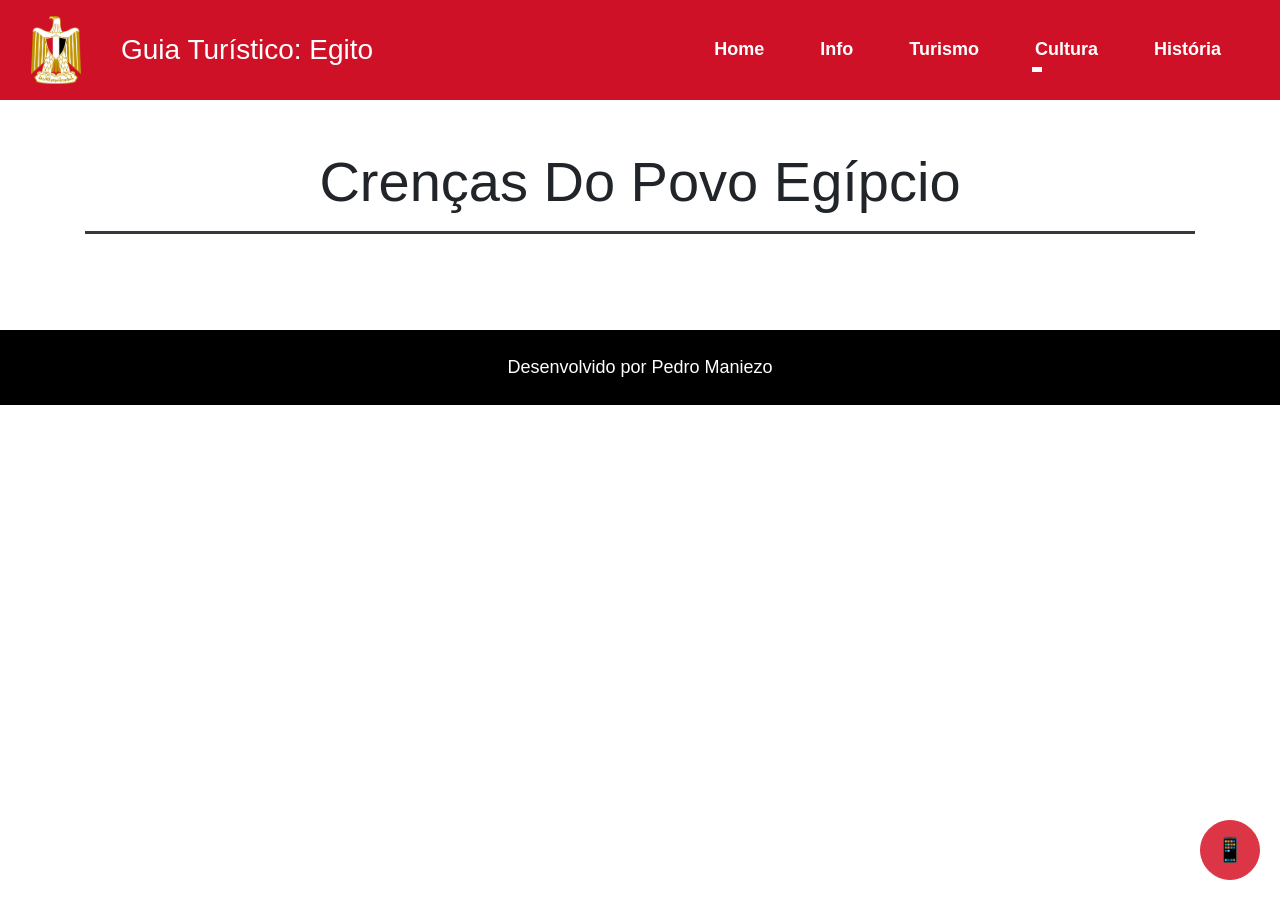
==== crencas.html @ 01e9a826 "Alteração na navbar e criação de crencas.html e pratos.html" ====
<!DOCTYPE html>
<html lang="pt-br">

<head>
    <meta charset="UTF-8">
    <meta name="viewport" content="width=device-width, initial-scale=1.0">
    <title>Volta ao mundo: Egito</title>
    <link rel="shortcut icon" href="assets/imgs/favicon.png" type="image/x-icon">
    <link rel="stylesheet" href="https://stackpath.bootstrapcdn.com/bootstrap/4.1.3/css/bootstrap.min.css"
        integrity="sha384-MCw98/SFnGE8fJT3GXwEOngsV7Zt27NXFoaoApmYm81iuXoPkFOJwJ8ERdknLPMO" crossorigin="anonymous">
    <link rel="stylesheet" href="style.css">
</head>

<body>
    <div class="tudo">
        <header>
            <div class="container-fluid">
                <div class="d-flex align-items-center justify-content-between">
                    <!-- Logo + título -->
                    <div class="d-flex align-items-center">
                        <img class="m-3 img-fluid" src="assets/imgs/brasao_egito.png" width="50">
                        <h1 class="text-white display m-4">Guia Turístico: Egito</h1>
                    </div>
                    <!-- Navbar -->
                    <nav class="navbar navbar-expand-lg navbar-dark">
                        <button class="navbar-toggler" type="button" data-toggle="collapse" data-target="#menu">
                            <span class="navbar-toggler-icon"></span>
                        </button>

                        <div class="collapse navbar-collapse" id="menu">
                            <ul class="navbar-nav ml-auto">
                                <li class="nav-item"><a class="nav-link" href="index.html">Home</a></li>
                                <li class="nav-item"><a class="nav-link" href="info.html">Info</a></li>
                                <li class="nav-item"><a class="nav-link" href="turismo.html">Turismo</a></li>
                                <li class="nav-item dropdown">
                                    <a class="nav-link dropdown-toggle" href="#" id="culturaDropdown" role="button"
                                        data-toggle="dropdown">
                                        Cultura
                                    </a>
                                    <div class="dropdown-menu">
                                        <a class="dropdown-item" href="crencas.html">Crenças</a>
                                        <a class="dropdown-item" href="pratos.html">Pratos Típicos</a>
                                    </div>
                                </li>
                                <li class="nav-item"><a class="nav-link" href="historia.html">História</a></li>
                            </ul>
                        </div>
                    </nav>

                </div>
            </div>
        </header>

        <main class="d-flex flex-column align-items-center justify-content-center text-center">
            <div class="container">
                <h2 class="display-4 mt-5 mb-3">Crenças Do Povo Egípcio</h2>

                <hr class="w-100 mb-5 border-dark">

                <div class="row align-items-center m-5">

                </div>
            </div>
            <button class="btn btn-danger rounded-circle shadow" data-toggle="modal" data-target="#qrModal" id="qr-btn">

                📱
            </button>
        </main>

        <footer>
            <div class="container-fluid">
                <div class="d-flex align-itens-center justify-content-center">
                    <span class="m-4">Desenvolvido por Pedro Maniezo</span>
                </div>
            </div>
        </footer>

        <div class="modal fade" id="qrModal" tabindex="-1">
            <div class="modal-dialog modal-dialog-centered">
                <div class="modal-content text-center p-3">

                    <span class="mb-3">
                        Escaneie o QR-code para abrir o site em seu celular!
                    </span>

                    <img src="assets/imgs/qrcode.png" class="img-fluid" alt="QR Code">

                </div>
            </div>
        </div>
    </div>
    <script src="https://code.jquery.com/jquery-3.3.1.slim.min.js"
        integrity="sha384-q8i/X+965DzO0rT7abK41JStQIAqVgRVzpbzo5smXKp4YfRvH+8abtTE1Pi6jizo"
        crossorigin="anonymous"></script>
    <script src="https://cdnjs.cloudflare.com/ajax/libs/popper.js/1.14.3/umd/popper.min.js"
        integrity="sha384-ZMP7rVo3mIykV+2+9J3UJ46jBk0WLaUAdn689aCwoqbBJiSnjAK/l8WvCWPIPm49"
        crossorigin="anonymous"></script>
    <script src="https://stackpath.bootstrapcdn.com/bootstrap/4.1.3/js/bootstrap.min.js"
        integrity="sha384-ChfqqxuZUCnJSK3+MXmPNIyE6ZbWh2IMqE241rYiqJxyMiZ6OW/JmZQ5stwEULTy"
        crossorigin="anonymous"></script>
</body>

</html>
---- style.css ----
*{
    margin: 0;
    padding: 0;
}

html, body {
    height: 100%;
}

.tudo {
    min-height: 100vh;
    display: flex;
    flex-direction: column;
}

/* HEADER */
header{
    background-color: #CE1126;
    position: relative; /* IMPORTANTE */
}

header h1 {
    font-size: 28px;
    font-weight: 500;
}

/* NAVBAR */
.navbar {
    position: static; /* evita conflito com o absolute */
}

.navbar-nav .nav-link {
    color: white !important;
    font-size: 18px;
    margin: 0 20px;
    font-weight: 700;
}

.navbar-toggler {
    border: none;
}

.navbar-toggler:focus {
    outline: none;
    box-shadow: none;
}

/* LINHA ANIMADA */
.nav-link {
    position: relative;
}

.nav-link::after {
    content: "";
    position: absolute;
    left: 0;
    bottom: -1px;
    width: 0%;
    height: 3px;
    background-color: white;
    transition: width 0.3s ease;
}

.nav-link:hover::after {
    width: 100%;
}

.nav-link::after {
    width: 0;
}

.nav-link:hover::after {
    width: 100%;
}

/* impede o dropdown de ficar com a linha ativa */
.nav-item.dropdown.show .nav-link::after {
    width: 0;
}

/* DROPDOWN */
.dropdown-menu {
    background-color: #CE1126;
    border: none;
}

.dropdown-item {
    color: white;
    font-weight: 600;
}

.dropdown-item:hover {
    background-color: #a50d1f;
    color: white;
}

/* MENU MOBILE FORA DO HEADER */
@media (max-width: 991px) {
    .navbar-collapse {
        position: absolute;
        top: 100%; /* aparece abaixo do header */
        left: 0;
        width: 100%;
        background-color: #CE1126;
        z-index: 9999;
        padding: 15px 0;
        text-align: right;
    }
}

/* FOOTER */
footer{
    background-color: #000;
    color: #FFF;
    font-size: 2vh;
}

/* HOME */
#home {
    position: relative;
    flex: 1;

    background-image: url(assets/imgs/bg_index.png);
    background-attachment: fixed;
    background-position: center;
    background-repeat: no-repeat;
    background-size: cover;

    display: flex;
    align-items: center;
    justify-content: center;
    text-align: center;
}

#home::before {
    content: "";
    position: absolute;
    top: 0;
    left: 0;
    width: 100%;
    height: 100%;
    background: rgba(0,0,0,0.4);
}

#home > * {
    position: relative;
}

/* BOTÃO */
#saber-mais {
    background-color: #FFC70F;
    border: none;
    transition: all 0.3s ease;
    border-radius: 20px;
}

#saber-mais:hover {
    background-color: #e0ac00;
    transform: scale(1.05);
}

/* HR */
hr {
    border-top: 3px solid;
}

/* TABELA */
table{
    border: 2px solid #CCC;
    font-size: 1.2rem;
}

thead{
    background-color: #CE1126;
    color: #FFF;
}

/* TEXTO */
#infotext p {
    font-size: 1.1rem;
}

/* CARD */
.card-img-top{
    width: 100%;
    height: 40vh;
}

/* BOTÃO FIXO */
#qr-btn {
    position: fixed;
    bottom: 20px;
    right: 20px;
    z-index: 999;
    width: 60px;
    height: 60px;
    font-size: 24px;
}

/* ACCORDION */
.card-header {
    background-color: #CE1126;
}

.card-header .btn {
    color: white;
    text-decoration: none;
    font-weight: 600;
}

.card-header .btn:hover {
    color: #f1f1f1;
    text-decoration: none;
}

.card-header .btn:focus {
    box-shadow: none;
}

.card-body {
    background-color: #fff;
    color: #000;
}

#accordionbutton {
    white-space: normal;
    word-break: break-word;
    font-size: 1.5rem;
}

#imageaccordion {
    width: 100%;
    height: auto;
    max-height: 40vh;
    border: 1rem double peru;
}

/* MOBILE */
@media (max-width: 768px) {
    #accordionbutton {
        font-size: 1rem;
    }
}

.pratos {
    width: 100%;
    height: 50vh;
    border: 1rem double peru;
}
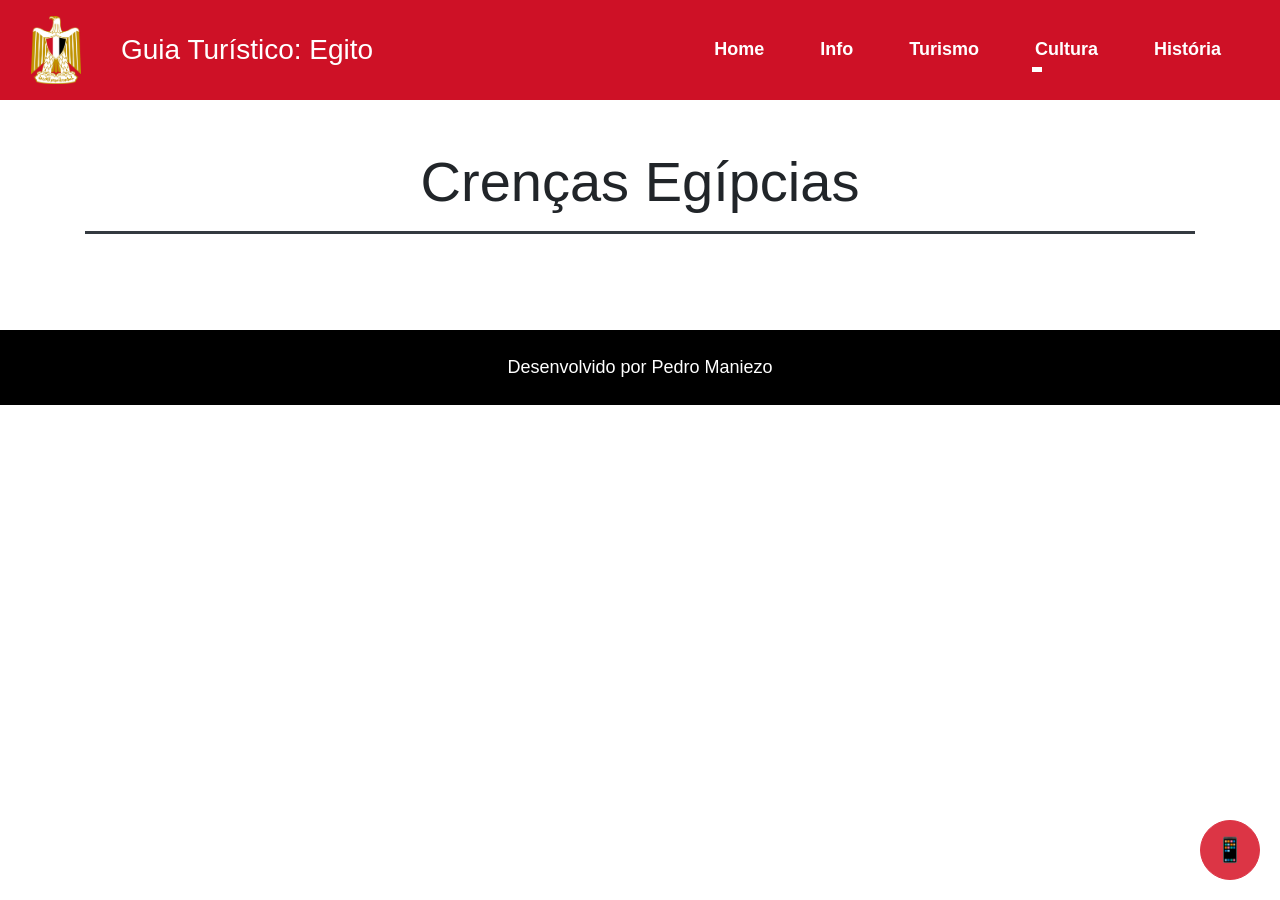
==== commit 45b7f86e: "Substituição do ultimo tópico do menu sanfonado" ====
--- a/crencas.html
+++ b/crencas.html
@@ -53,7 +53,7 @@
 
         <main class="d-flex flex-column align-items-center justify-content-center text-center">
             <div class="container">
-                <h2 class="display-4 mt-5 mb-3">Crenças Do Povo Egípcio</h2>
+                <h2 class="display-4 mt-5 mb-3">Crenças Egípcias</h2>
 
                 <hr class="w-100 mb-5 border-dark">
 
--- a/style.css
+++ b/style.css
@@ -244,6 +244,11 @@
 
 .pratos {
     width: 100%;
-    height: 50vh;
+    height: auto;
+    max-height: 40vh;
     border: 1rem double peru;
+}
+
+.linhapratos {
+    color: peru
 }
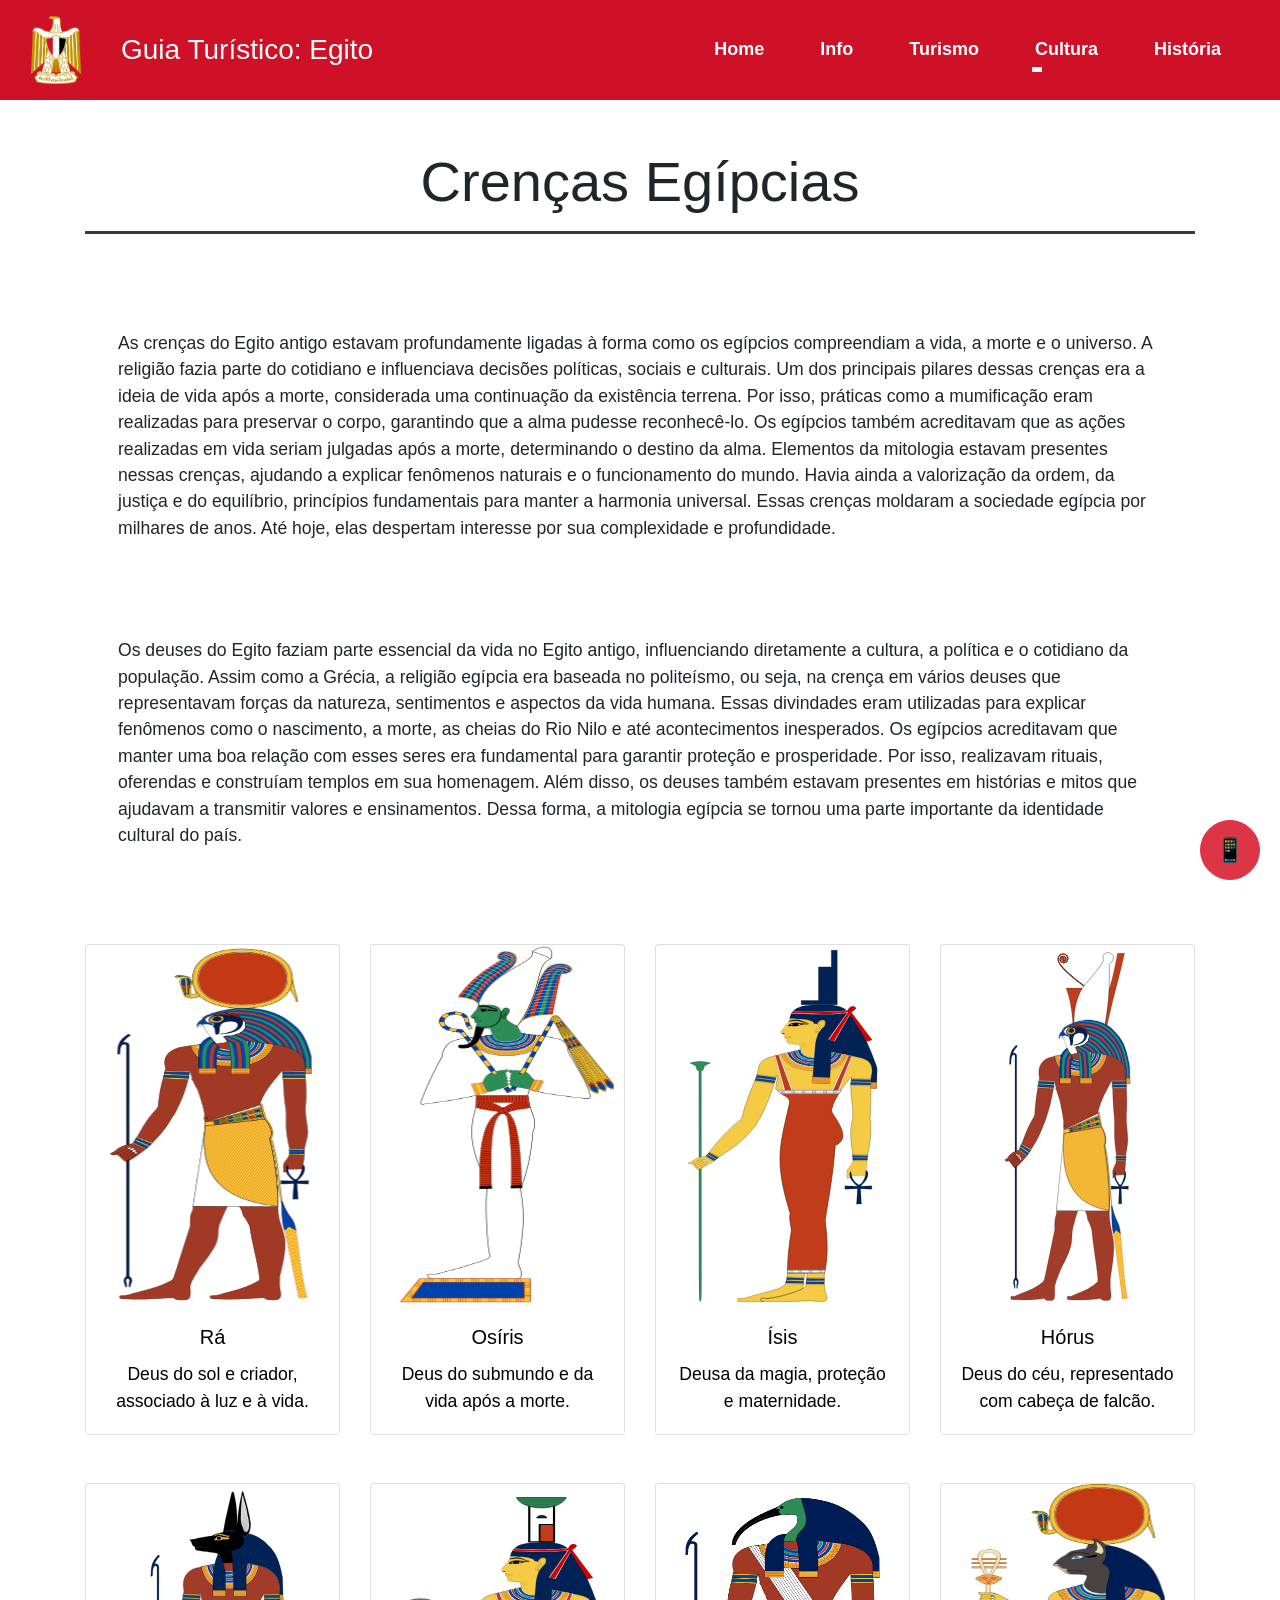
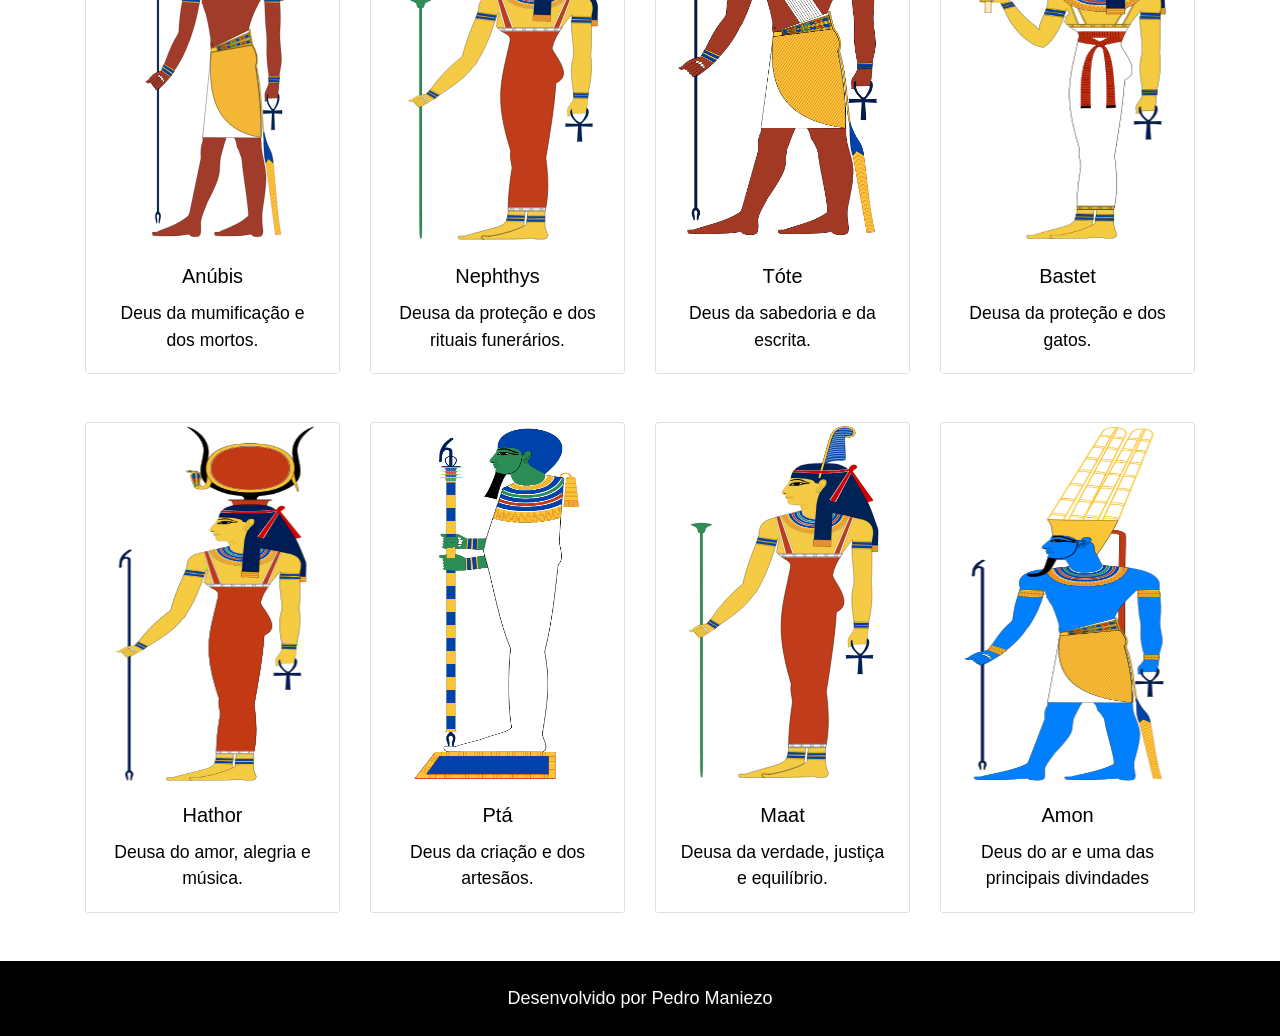
==== commit 8078b68c: "Adicionando informações em crencas.html" ====
--- a/crencas.html
+++ b/crencas.html
@@ -52,13 +52,154 @@
         </header>
 
         <main class="d-flex flex-column align-items-center justify-content-center text-center">
-            <div class="container">
+            <div id="infotext" class="container">
                 <h2 class="display-4 mt-5 mb-3">Crenças Egípcias</h2>
 
                 <hr class="w-100 mb-5 border-dark">
 
-                <div class="row align-items-center m-5">
-
+                <div class="row align-items-center text-left mb-5">
+                    <p class="m-5">As crenças do Egito antigo estavam profundamente ligadas à forma como os egípcios compreendiam a
+                        vida, a morte e o universo. A religião fazia parte do cotidiano e influenciava decisões
+                        políticas, sociais e culturais. Um dos principais pilares dessas crenças era a ideia de vida
+                        após a morte, considerada uma continuação da existência terrena. Por isso, práticas como a
+                        mumificação eram realizadas para preservar o corpo, garantindo que a alma pudesse reconhecê-lo.
+                        Os egípcios também acreditavam que as ações realizadas em vida seriam julgadas após a morte,
+                        determinando o destino da alma. Elementos da mitologia estavam presentes nessas crenças,
+                        ajudando a explicar fenômenos naturais e o funcionamento do mundo. Havia ainda a valorização da
+                        ordem, da justiça e do equilíbrio, princípios fundamentais para manter a harmonia universal.
+                        Essas crenças moldaram a sociedade egípcia por milhares de anos. Até hoje, elas despertam
+                        interesse por sua complexidade e profundidade.</p>
+                    <p class="m-5">Os deuses do Egito faziam parte essencial da vida no Egito antigo, influenciando diretamente a
+                        cultura, a política e o cotidiano da população. Assim como a Grécia, a religião egípcia era
+                        baseada no politeísmo, ou seja, na crença em vários deuses que representavam forças da natureza,
+                        sentimentos e aspectos da vida humana. Essas divindades eram utilizadas para explicar fenômenos
+                        como o nascimento, a morte, as cheias do Rio Nilo e até acontecimentos inesperados. Os egípcios
+                        acreditavam que manter uma boa relação com esses seres era fundamental para garantir proteção e
+                        prosperidade. Por isso, realizavam rituais, oferendas e construíam templos em sua homenagem.
+                        Além disso, os deuses também estavam presentes em histórias e mitos que ajudavam a transmitir
+                        valores e ensinamentos. Dessa forma, a mitologia egípcia se tornou uma parte importante da
+                        identidade cultural do país.</p>
+                </div>
+                <div class="deusees row align-items-center text-center">
+                    <div class="col-md-3">
+                        <div class="card w-100 mb-5">
+                            <img class="card-img-top" src="assets/imgs/ra.png">
+                            <div class="card-body">
+                                <h5 class="card-title">Rá</h5>
+                                <p class="card-text">Deus do sol e criador, associado à luz e à vida.</p>
+                            </div>
+                        </div>
+                    </div>
+
+                    <div class="col-md-3">
+                        <div class="card w-100 mb-5">
+                            <img class="card-img-top" src="assets/imgs/osiris.png">
+                            <div class="card-body">
+                                <h5 class="card-title">Osíris</h5>
+                                <p class="card-text">Deus do submundo e da vida após a morte.</p>
+                            </div>
+                        </div>
+                    </div>
+
+                    <div class="col-md-3">
+                        <div class="card w-100 mb-5">
+                            <img class="card-img-top" src="assets/imgs/isis.svg">
+                            <div class="card-body">
+                                <h5 class="card-title">Ísis</h5>
+                                <p class="card-text">Deusa da magia, proteção e maternidade.</p>
+                            </div>
+                        </div>
+                    </div>
+
+                    <div class="col-md-3">
+                        <div class="card w-100 mb-5">
+                            <img class="card-img-top" src="assets/imgs/horus.svg">
+                            <div class="card-body">
+                                <h5 class="card-title">Hórus</h5>
+                                <p class="card-text">Deus do céu, representado com cabeça de falcão.</p>
+                            </div>
+                        </div>
+                    </div>
+
+                    <div class="col-md-3">
+                        <div class="card w-100 mb-5">
+                            <img class="card-img-top" src="assets/imgs/anubis.svg">
+                            <div class="card-body">
+                                <h5 class="card-title">Anúbis</h5>
+                                <p class="card-text">Deus da mumificação e dos mortos.</p>
+                            </div>
+                        </div>
+                    </div>
+
+                    <div class="col-md-3">
+                        <div class="card w-100 mb-5">
+                            <img class="card-img-top" src="assets/imgs/nephtys.svg">
+                            <div class="card-body">
+                                <h5 class="card-title">Nephthys</h5>
+                                <p class="card-text">Deusa da proteção e dos rituais funerários.</p>
+                            </div>
+                        </div>
+                    </div>
+
+                    <div class="col-md-3">
+                        <div class="card w-100 mb-5">
+                            <img class="card-img-top" src="assets/imgs/tote.png">
+                            <div class="card-body">
+                                <h5 class="card-title">Tóte</h5>
+                                <p class="card-text">Deus da sabedoria e da escrita.</p>
+                            </div>
+                        </div>
+                    </div>
+
+                    <div class="col-md-3">
+                        <div class="card w-100 mb-5">
+                            <img class="card-img-top" src="assets/imgs/bastet.png">
+                            <div class="card-body">
+                                <h5 class="card-title">Bastet</h5>
+                                <p class="card-text">Deusa da proteção e dos gatos.</p>
+                            </div>
+                        </div>
+                    </div>
+
+                    <div class="col-md-3">
+                        <div class="card w-100 mb-5">
+                            <img class="card-img-top" src="assets/imgs/hathor.png">
+                            <div class="card-body">
+                                <h5 class="card-title">Hathor</h5>
+                                <p class="card-text">Deusa do amor, alegria e música.</p>
+                            </div>
+                        </div>
+                    </div>
+
+                    <div class="col-md-3">
+                        <div class="card w-100 mb-5">
+                            <img class="card-img-top" src="assets/imgs/pta.png">
+                            <div class="card-body">
+                                <h5 class="card-title">Ptá</h5>
+                                <p class="card-text">Deus da criação e dos artesãos.</p>
+                            </div>
+                        </div>
+                    </div>
+
+                    <div class="col-md-3">
+                        <div class="card w-100 mb-5">
+                            <img class="card-img-top" src="assets/imgs/maat.svg">
+                            <div class="card-body">
+                                <h5 class="card-title">Maat</h5>
+                                <p class="card-text">Deusa da verdade, justiça e equilíbrio.</p>
+                            </div>
+                        </div>
+                    </div>
+
+                    <div class="col-md-3">
+                        <div class="card w-100 mb-5">
+                            <img class="card-img-top" src="assets/imgs/amon.png">
+                            <div class="card-body">
+                                <h5 class="card-title">Amon</h5>
+                                <p class="card-text">Deus do ar e uma das principais divindades </p>
+                            </div>
+                        </div>
+                    </div>
                 </div>
             </div>
             <button class="btn btn-danger rounded-circle shadow" data-toggle="modal" data-target="#qrModal" id="qr-btn">
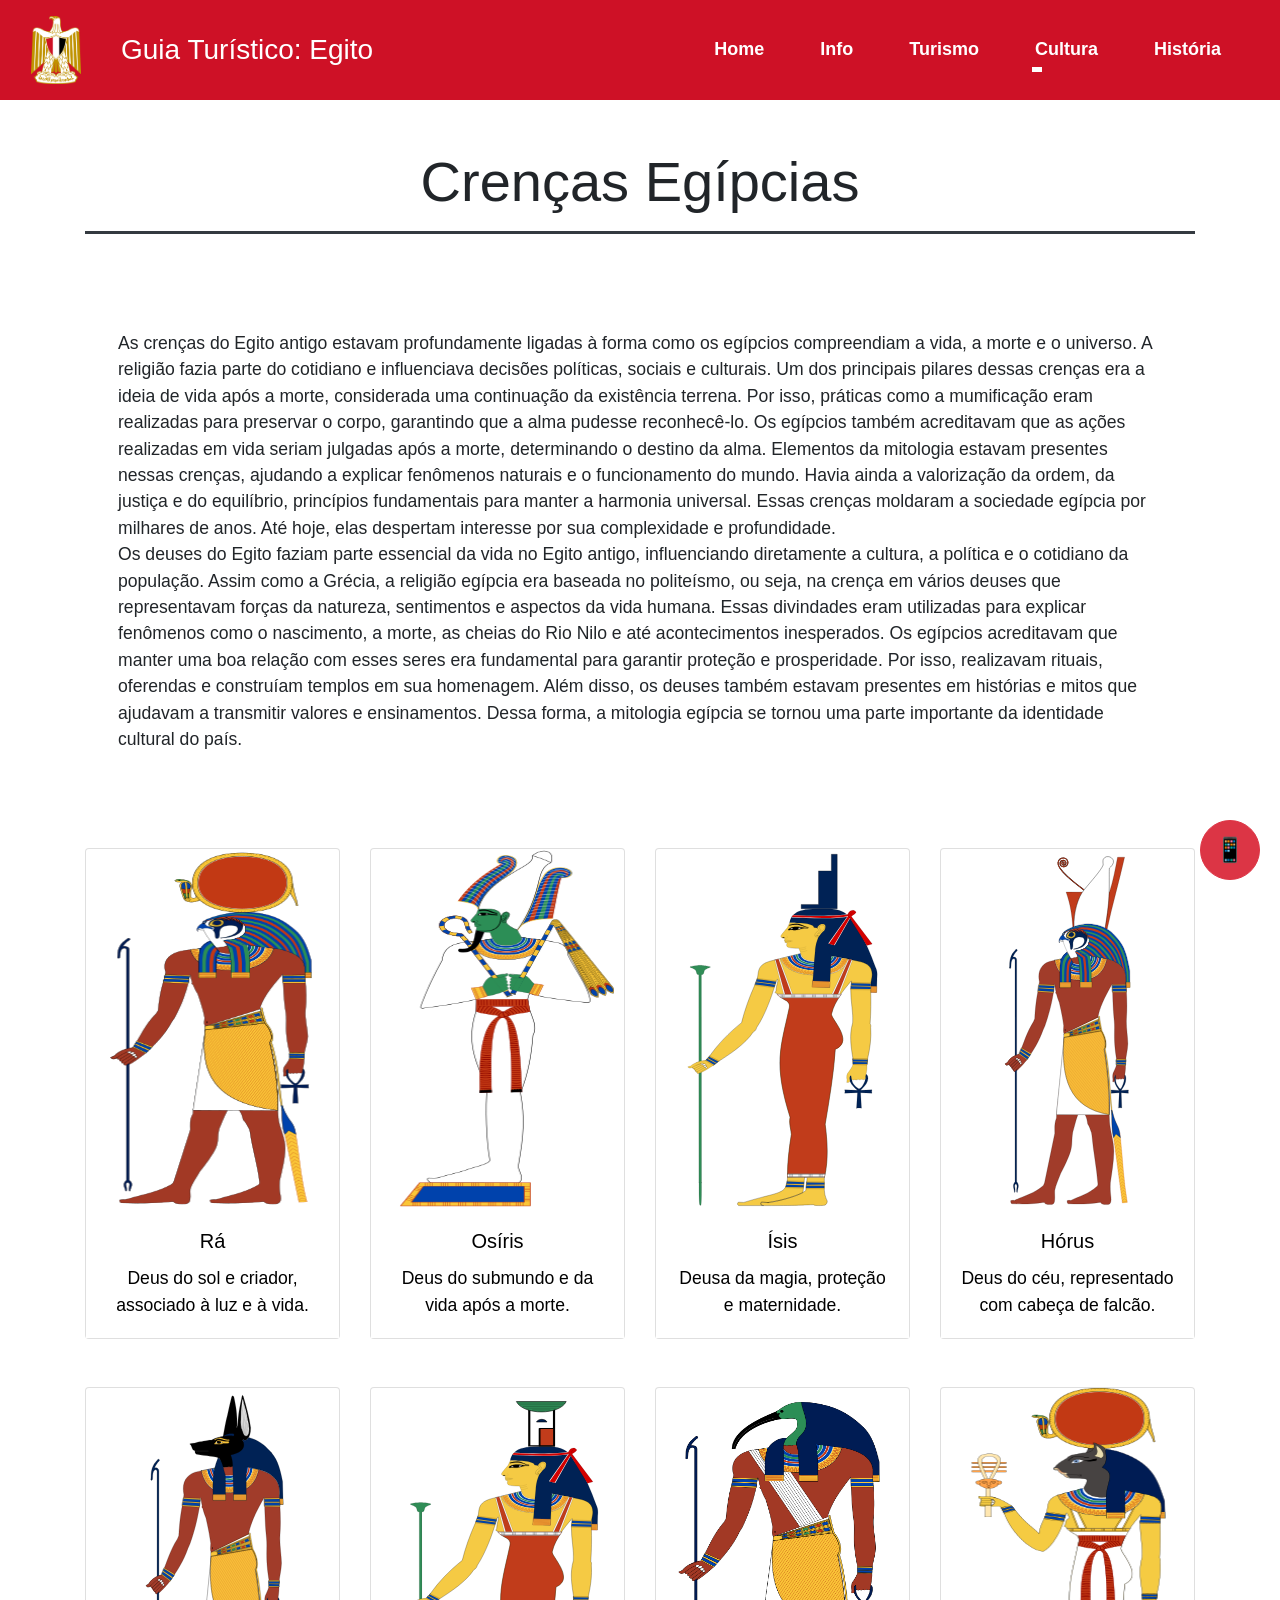
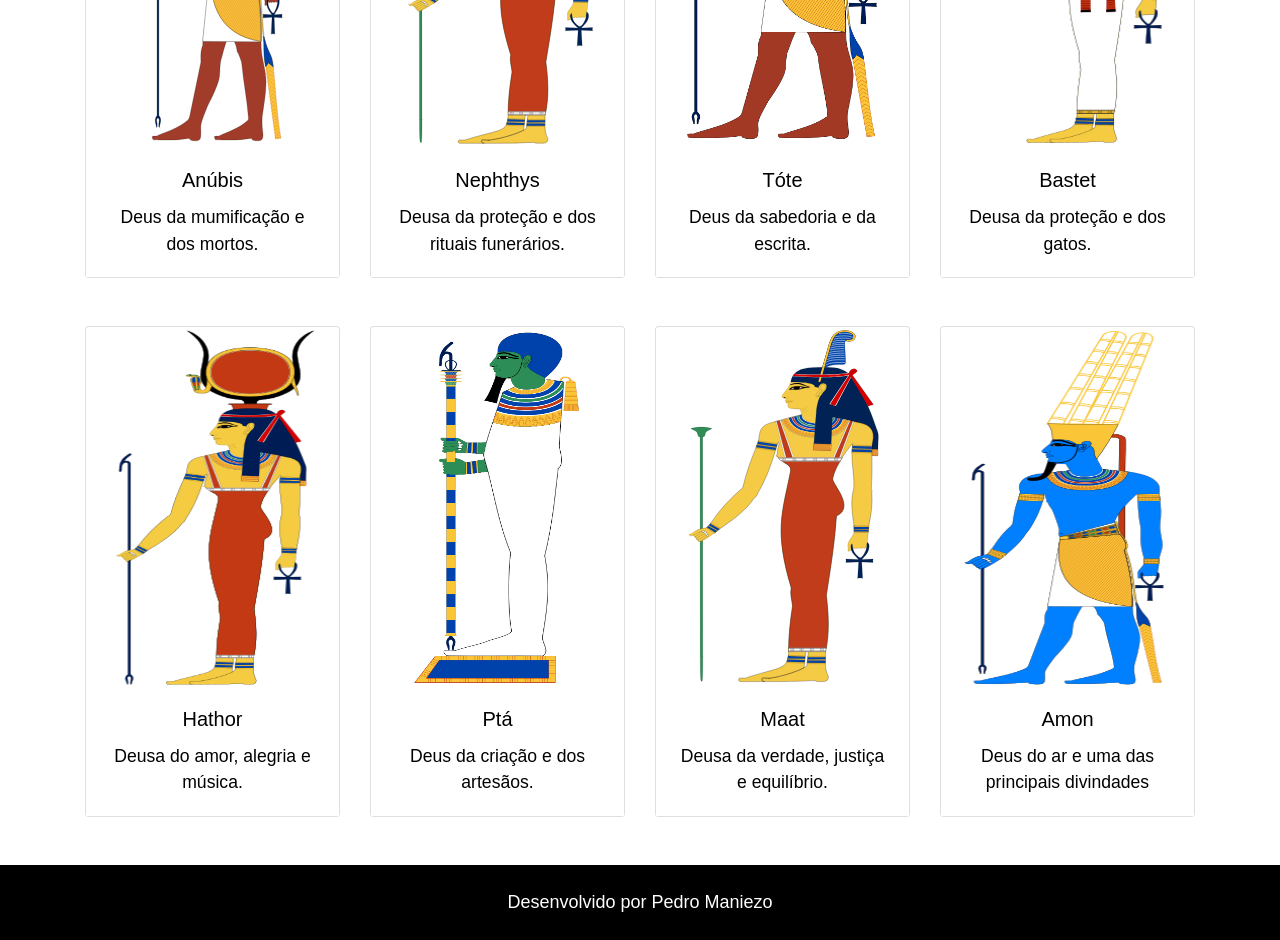
==== commit a13a369b: "Corrigindo imagem da molokhia" ====
--- a/crencas.html
+++ b/crencas.html
@@ -68,8 +68,7 @@
                         ajudando a explicar fenômenos naturais e o funcionamento do mundo. Havia ainda a valorização da
                         ordem, da justiça e do equilíbrio, princípios fundamentais para manter a harmonia universal.
                         Essas crenças moldaram a sociedade egípcia por milhares de anos. Até hoje, elas despertam
-                        interesse por sua complexidade e profundidade.</p>
-                    <p class="m-5">Os deuses do Egito faziam parte essencial da vida no Egito antigo, influenciando diretamente a
+                        interesse por sua complexidade e profundidade.<br> Os deuses do Egito faziam parte essencial da vida no Egito antigo, influenciando diretamente a
                         cultura, a política e o cotidiano da população. Assim como a Grécia, a religião egípcia era
                         baseada no politeísmo, ou seja, na crença em vários deuses que representavam forças da natureza,
                         sentimentos e aspectos da vida humana. Essas divindades eram utilizadas para explicar fenômenos
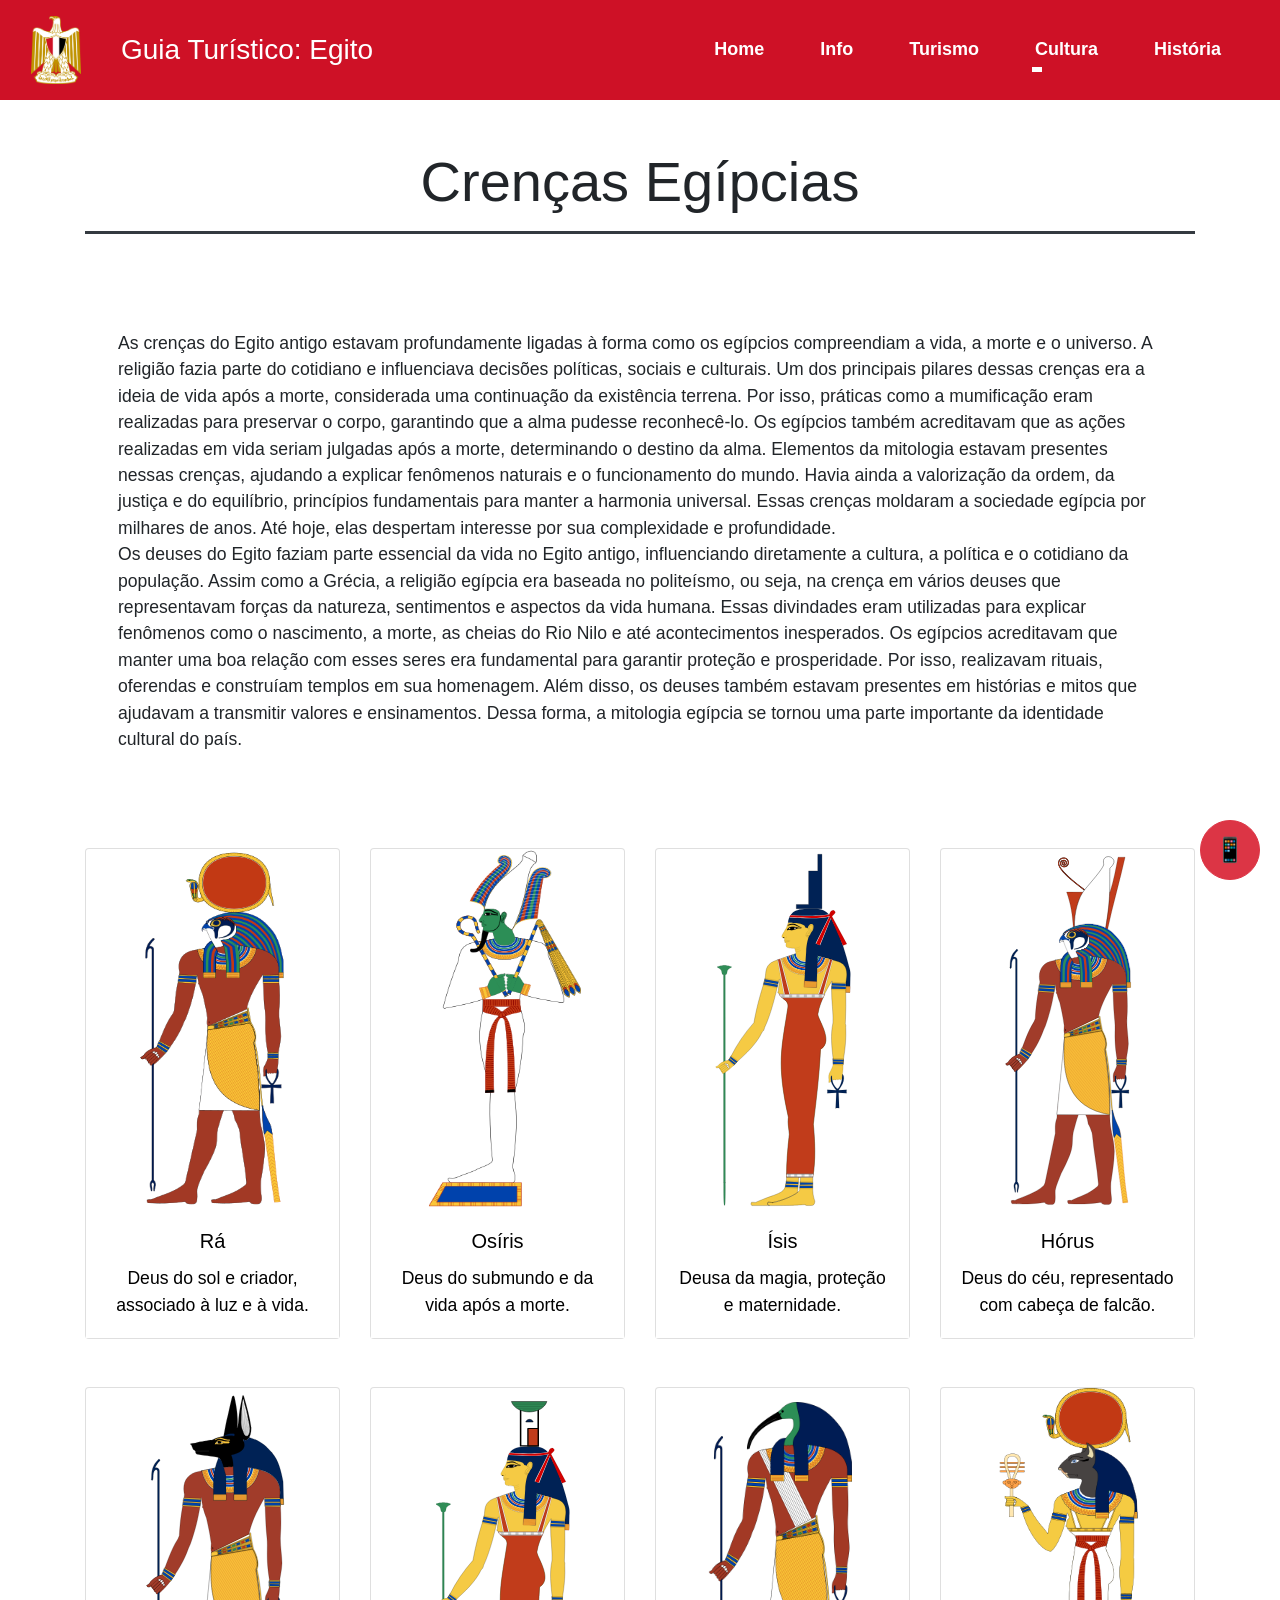
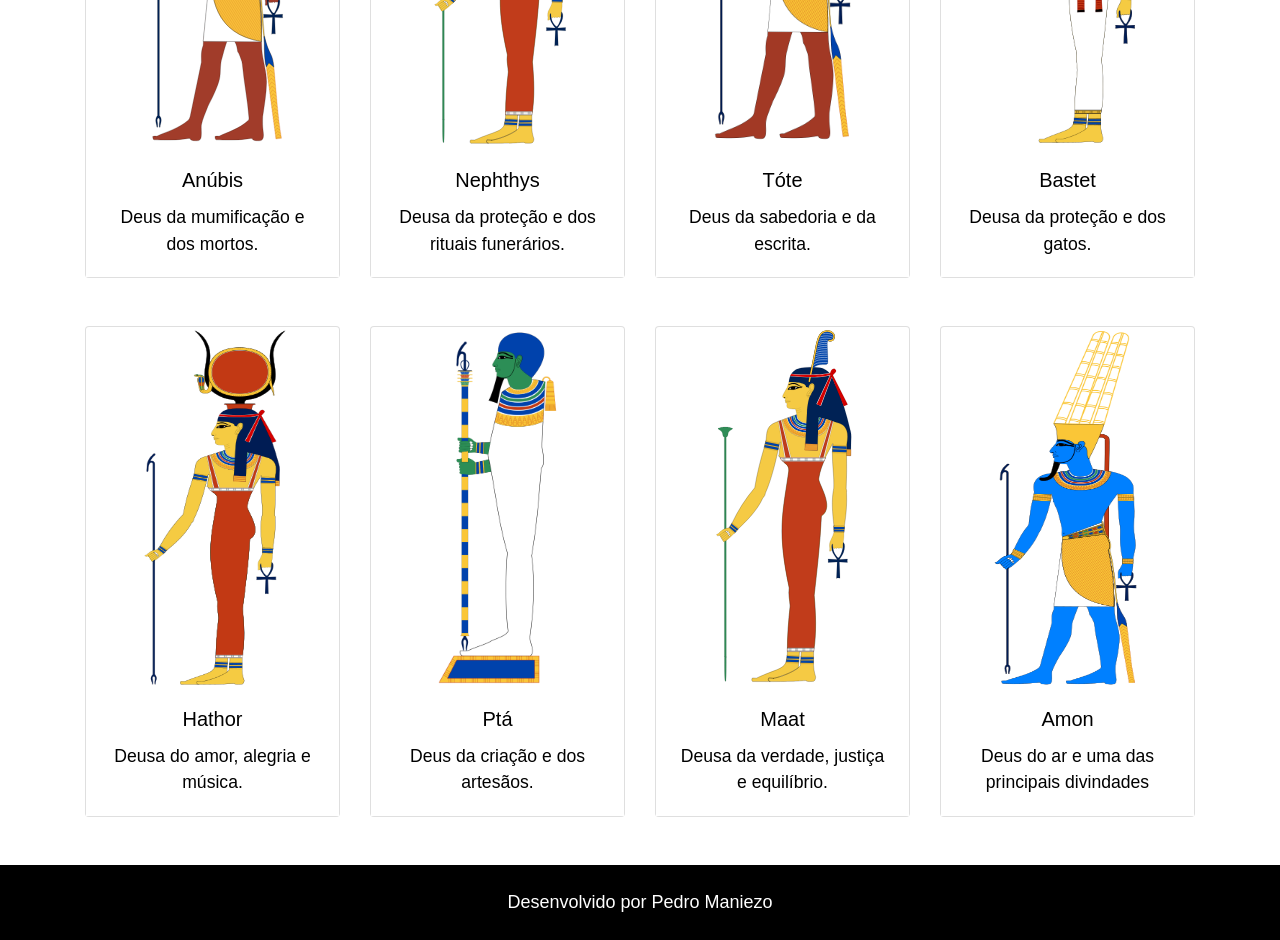
==== commit 58d25da8: "Corrigindo imagens em crencas.html" ====
--- a/crencas.html
+++ b/crencas.html
@@ -79,7 +79,7 @@
                         valores e ensinamentos. Dessa forma, a mitologia egípcia se tornou uma parte importante da
                         identidade cultural do país.</p>
                 </div>
-                <div class="deusees row align-items-center text-center">
+                <div class="deuses row align-items-center text-center">
                     <div class="col-md-3">
                         <div class="card w-100 mb-5">
                             <img class="card-img-top" src="assets/imgs/ra.png">
--- a/style.css
+++ b/style.css
@@ -1,4 +1,6 @@
-*{
+/* RESET & BASE */
+
+* {
     margin: 0;
     padding: 0;
 }
@@ -13,8 +15,10 @@
     flex-direction: column;
 }
 
+
 /* HEADER */
-header{
+
+header {
     background-color: #CE1126;
     position: relative; /* IMPORTANTE */
 }
@@ -24,7 +28,9 @@
     font-weight: 500;
 }
 
+
 /* NAVBAR */
+
 .navbar {
     position: static; /* evita conflito com o absolute */
 }
@@ -45,7 +51,8 @@
     box-shadow: none;
 }
 
-/* LINHA ANIMADA */
+/* Linha animada */
+
 .nav-link {
     position: relative;
 }
@@ -65,20 +72,14 @@
     width: 100%;
 }
 
-.nav-link::after {
-    width: 0;
-}
-
-.nav-link:hover::after {
-    width: 100%;
-}
-
-/* impede o dropdown de ficar com a linha ativa */
+/* Impede o dropdown de ficar com a linha ativa */
+
 .nav-item.dropdown.show .nav-link::after {
     width: 0;
 }
 
-/* DROPDOWN */
+/* Dropdown */
+
 .dropdown-menu {
     background-color: #CE1126;
     border: none;
@@ -94,7 +95,8 @@
     color: white;
 }
 
-/* MENU MOBILE FORA DO HEADER */
+/* Menu mobile fora do header */
+
 @media (max-width: 991px) {
     .navbar-collapse {
         position: absolute;
@@ -108,85 +110,25 @@
     }
 }
 
+
 /* FOOTER */
-footer{
+
+footer {
     background-color: #000;
     color: #FFF;
     font-size: 2vh;
 }
 
-/* HOME */
-#home {
-    position: relative;
-    flex: 1;
-
-    background-image: url(assets/imgs/bg_index.png);
-    background-attachment: fixed;
-    background-position: center;
-    background-repeat: no-repeat;
-    background-size: cover;
-
-    display: flex;
-    align-items: center;
-    justify-content: center;
-    text-align: center;
-}
-
-#home::before {
-    content: "";
-    position: absolute;
-    top: 0;
-    left: 0;
-    width: 100%;
-    height: 100%;
-    background: rgba(0,0,0,0.4);
-}
-
-#home > * {
-    position: relative;
-}
-
-/* BOTÃO */
-#saber-mais {
-    background-color: #FFC70F;
-    border: none;
-    transition: all 0.3s ease;
-    border-radius: 20px;
-}
-
-#saber-mais:hover {
-    background-color: #e0ac00;
-    transform: scale(1.05);
-}
+
+/* COMPONENTES GLOBAIS */
 
 /* HR */
 hr {
     border-top: 3px solid;
 }
 
-/* TABELA */
-table{
-    border: 2px solid #CCC;
-    font-size: 1.2rem;
-}
-
-thead{
-    background-color: #CE1126;
-    color: #FFF;
-}
-
-/* TEXTO */
-#infotext p {
-    font-size: 1.1rem;
-}
-
-/* CARD */
-.card-img-top{
-    width: 100%;
-    height: 40vh;
-}
-
-/* BOTÃO FIXO */
+/* Botão fixo (QR Code) */
+
 #qr-btn {
     position: fixed;
     bottom: 20px;
@@ -197,7 +139,82 @@
     font-size: 24px;
 }
 
-/* ACCORDION */
+/* Cards (imagem no topo) */
+
+.card-img-top {
+    width: 100%;
+    height: 40vh;
+}
+
+/* Texto de conteúdo */
+
+#infotext p {
+    font-size: 1.1rem;
+}
+
+/* INDEX (HOME) */
+
+#home {
+    position: relative;
+    flex: 1;
+
+    background-image: url(assets/imgs/bg_index.png);
+    background-attachment: fixed;
+    background-position: center;
+    background-repeat: no-repeat;
+    background-size: cover;
+
+    display: flex;
+    align-items: center;
+    justify-content: center;
+    text-align: center;
+}
+
+#home::before {
+    content: "";
+    position: absolute;
+    top: 0;
+    left: 0;
+    width: 100%;
+    height: 100%;
+    background: rgba(0, 0, 0, 0.4);
+}
+
+#home > * {
+    position: relative;
+}
+
+/* Botão "Saber mais" */
+
+#saber-mais {
+    background-color: #FFC70F;
+    border: none;
+    transition: all 0.3s ease;
+    border-radius: 20px;
+}
+
+#saber-mais:hover {
+    background-color: #e0ac00;
+    transform: scale(1.05);
+}
+
+
+/* INFO */
+
+/* Tabela de informações gerais */
+
+table {
+    border: 2px solid #CCC;
+    font-size: 1.2rem;
+}
+
+thead {
+    background-color: #CE1126;
+    color: #FFF;
+}
+
+/* HISTÓRIA (accordion) */
+
 .card-header {
     background-color: #CE1126;
 }
@@ -235,13 +252,14 @@
     border: 1rem double peru;
 }
 
-/* MOBILE */
 @media (max-width: 768px) {
     #accordionbutton {
         font-size: 1rem;
     }
 }
 
+/* PRATOS TÍPICOS */
+
 .pratos {
     width: 100%;
     height: auto;
@@ -250,5 +268,12 @@
 }
 
 .linhapratos {
-    color: peru
+    color: peru;
+}
+
+/* CRENÇAS */
+
+.deuses .card img {
+    width: 20vh;
+    margin: 0 auto;
 }
